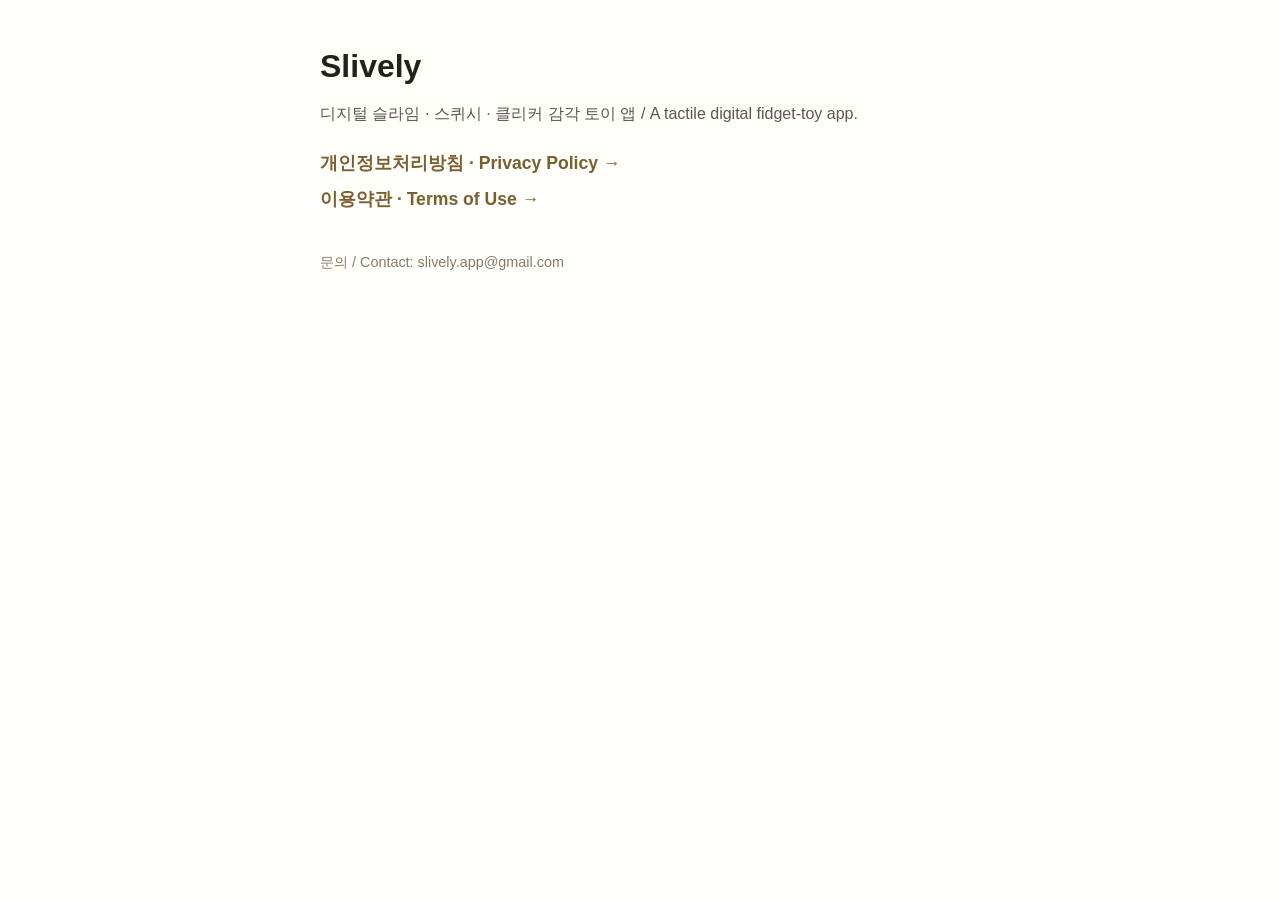
==== index.html @ c7d46285 "Add Slively legal pages (privacy policy, terms of use) Co-Authored-By: Claude Opus 4.8 (1M context) " ====
<!doctype html>
<html lang="ko">
  <head>
    <meta charset="utf-8" />
    <meta name="viewport" content="width=device-width, initial-scale=1" />
    <title>Slively — Legal</title>
    <style>
      :root {
        color: #25201b;
        background: #fffffb;
        font-family: -apple-system, BlinkMacSystemFont, "Segoe UI", sans-serif;
      }
      body {
        margin: 0;
        padding: 48px 20px;
      }
      main {
        max-width: 640px;
        margin: 0 auto;
      }
      h1 {
        font-size: 2rem;
        margin: 0 0 4px;
      }
      p {
        color: #5f564d;
        line-height: 1.65;
      }
      ul {
        list-style: none;
        padding: 0;
        margin: 24px 0 0;
      }
      li {
        margin: 12px 0;
      }
      a.doc {
        display: inline-flex;
        color: #7b5f2f;
        font-weight: 800;
        text-decoration: none;
        font-size: 1.1rem;
      }
      a.doc:hover {
        text-decoration: underline;
      }
    </style>
  </head>
  <body>
    <main>
      <h1>Slively</h1>
      <p>디지털 슬라임 · 스퀴시 · 클리커 감각 토이 앱 / A tactile digital fidget-toy app.</p>
      <ul>
        <li><a class="doc" href="./legal/privacy.html">개인정보처리방침 · Privacy Policy →</a></li>
        <li><a class="doc" href="./legal/terms.html">이용약관 · Terms of Use →</a></li>
      </ul>
      <p style="margin-top: 40px; font-size: 0.9rem; color: #8a7a68">
        문의 / Contact: slively.app@gmail.com
      </p>
    </main>
  </body>
</html>
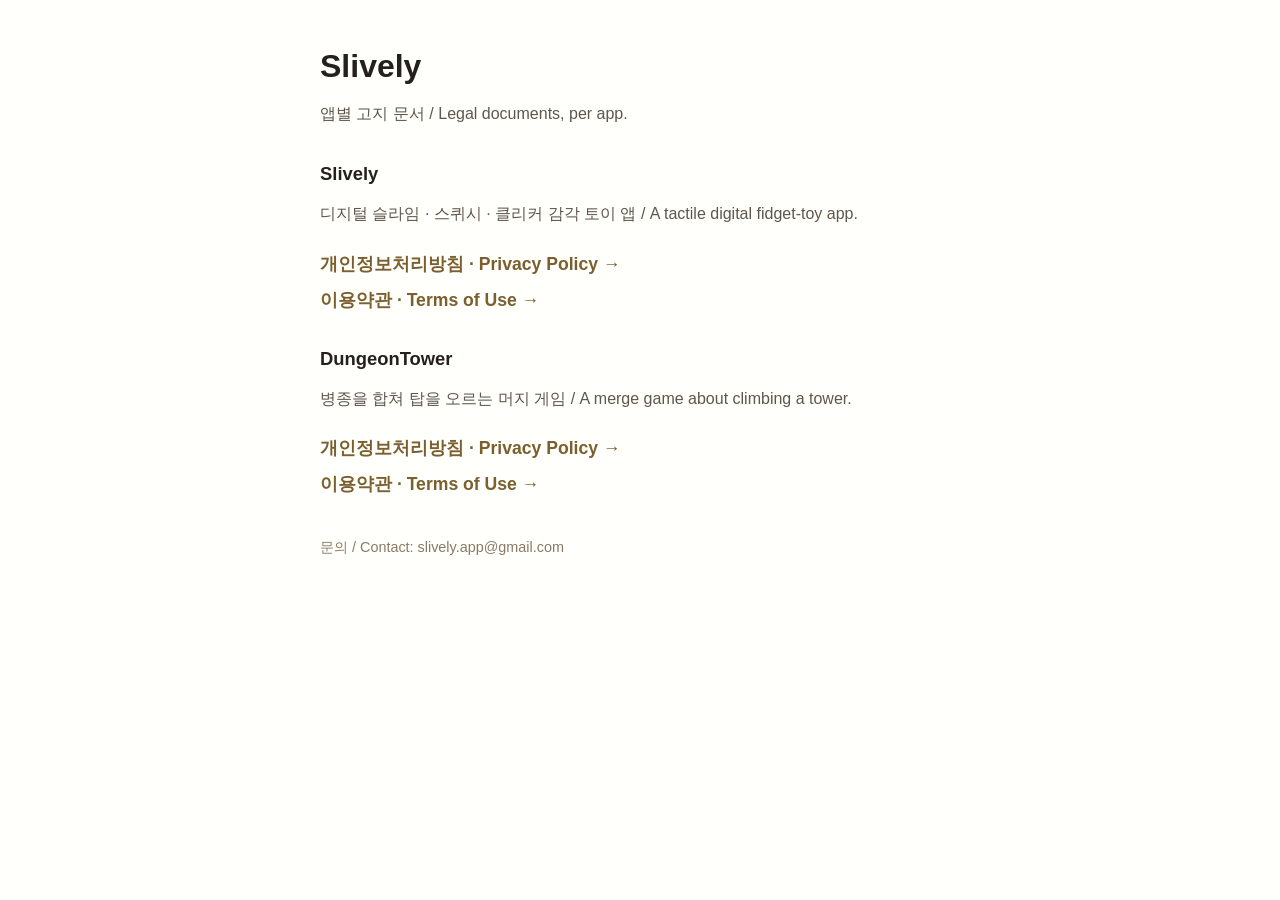
==== commit 90354470: "DungeonTower 개인정보처리방침·이용약관 추가 앱별로 나눠 둔다. 두 앱이 수집하는 것이 다르므로 한 문서로 묶으면 둘 다 부정확해진다. 루트 index 가 앱별로 갈라진다" ====
--- a/index.html
+++ b/index.html
@@ -21,6 +21,10 @@
       h1 {
         font-size: 2rem;
         margin: 0 0 4px;
+      }
+      h2 {
+        font-size: 1.15rem;
+        margin: 36px 0 2px;
       }
       p {
         color: #5f564d;
@@ -49,10 +53,20 @@
   <body>
     <main>
       <h1>Slively</h1>
+      <p>앱별 고지 문서 / Legal documents, per app.</p>
+
+      <h2>Slively</h2>
       <p>디지털 슬라임 · 스퀴시 · 클리커 감각 토이 앱 / A tactile digital fidget-toy app.</p>
       <ul>
         <li><a class="doc" href="./legal/privacy.html">개인정보처리방침 · Privacy Policy →</a></li>
         <li><a class="doc" href="./legal/terms.html">이용약관 · Terms of Use →</a></li>
+      </ul>
+
+      <h2>DungeonTower</h2>
+      <p>병종을 합쳐 탑을 오르는 머지 게임 / A merge game about climbing a tower.</p>
+      <ul>
+        <li><a class="doc" href="./dungeontower/privacy.html">개인정보처리방침 · Privacy Policy →</a></li>
+        <li><a class="doc" href="./dungeontower/terms.html">이용약관 · Terms of Use →</a></li>
       </ul>
       <p style="margin-top: 40px; font-size: 0.9rem; color: #8a7a68">
         문의 / Contact: slively.app@gmail.com
